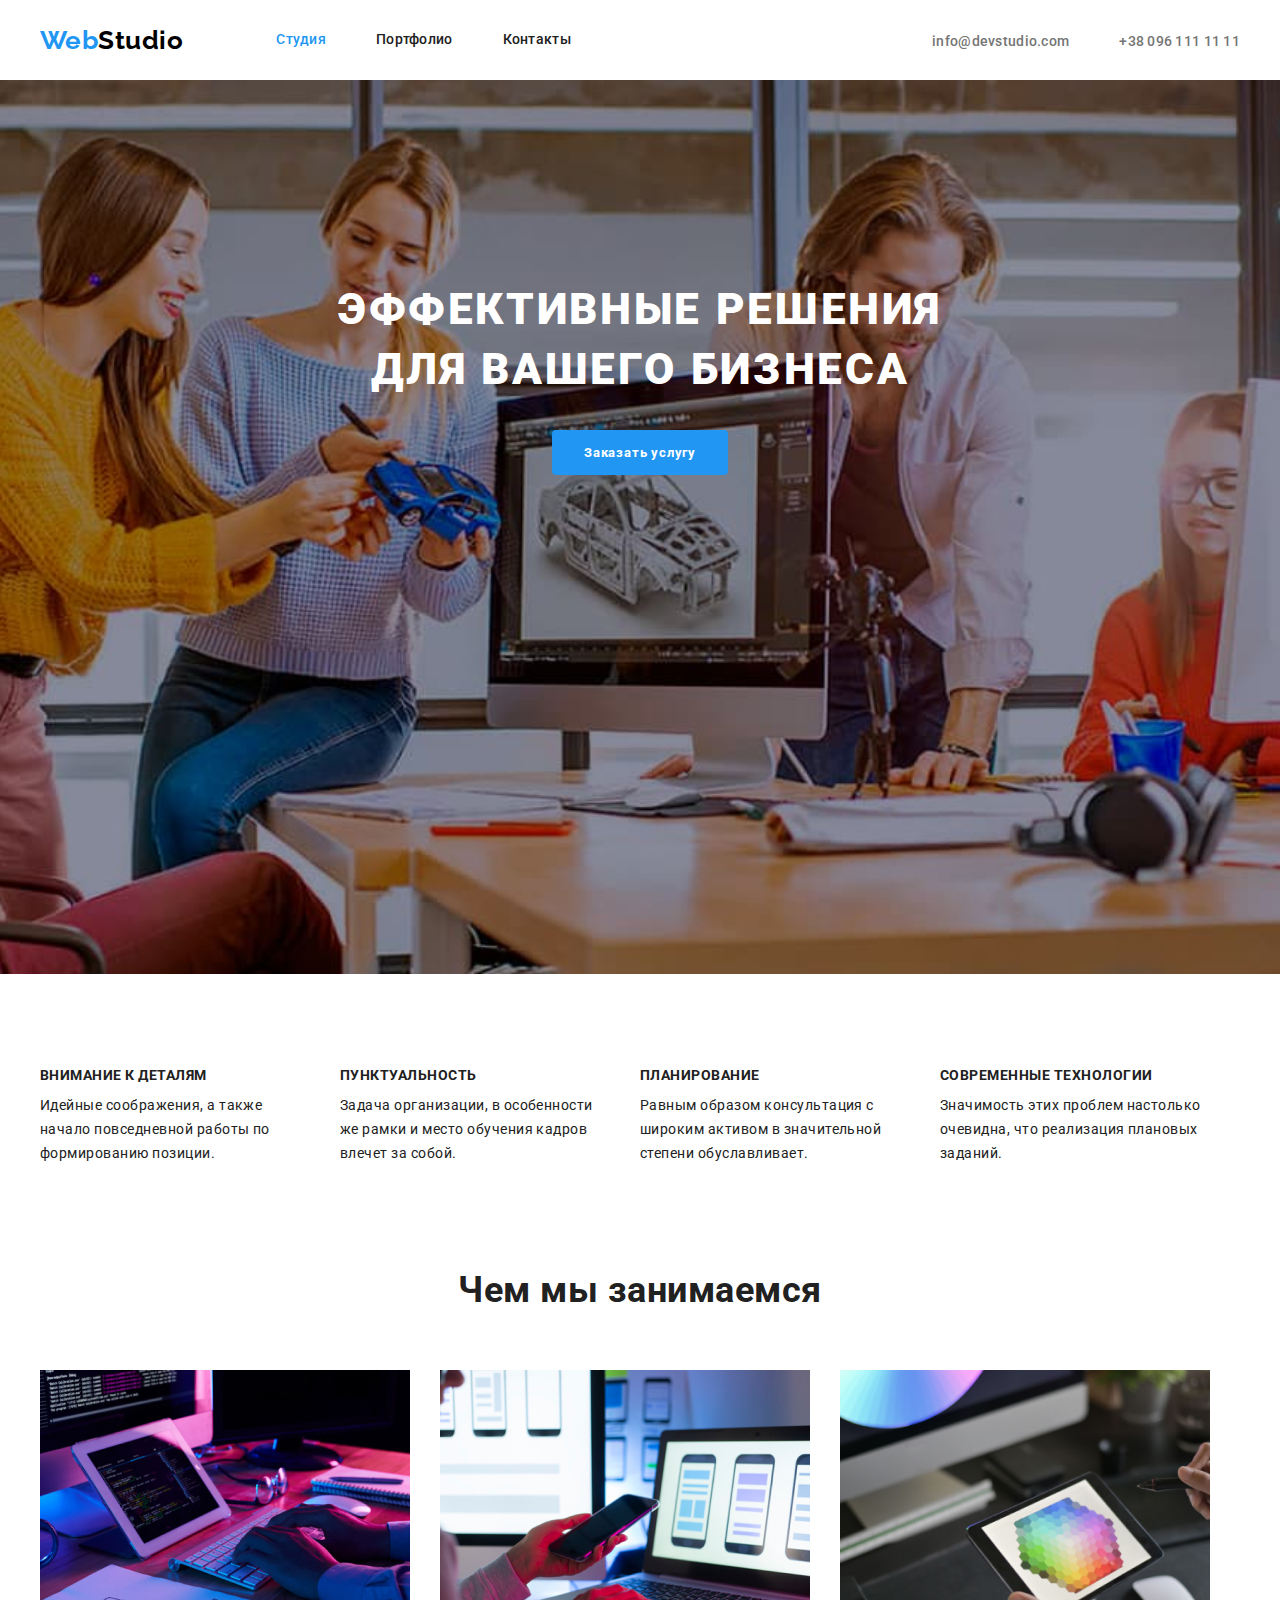
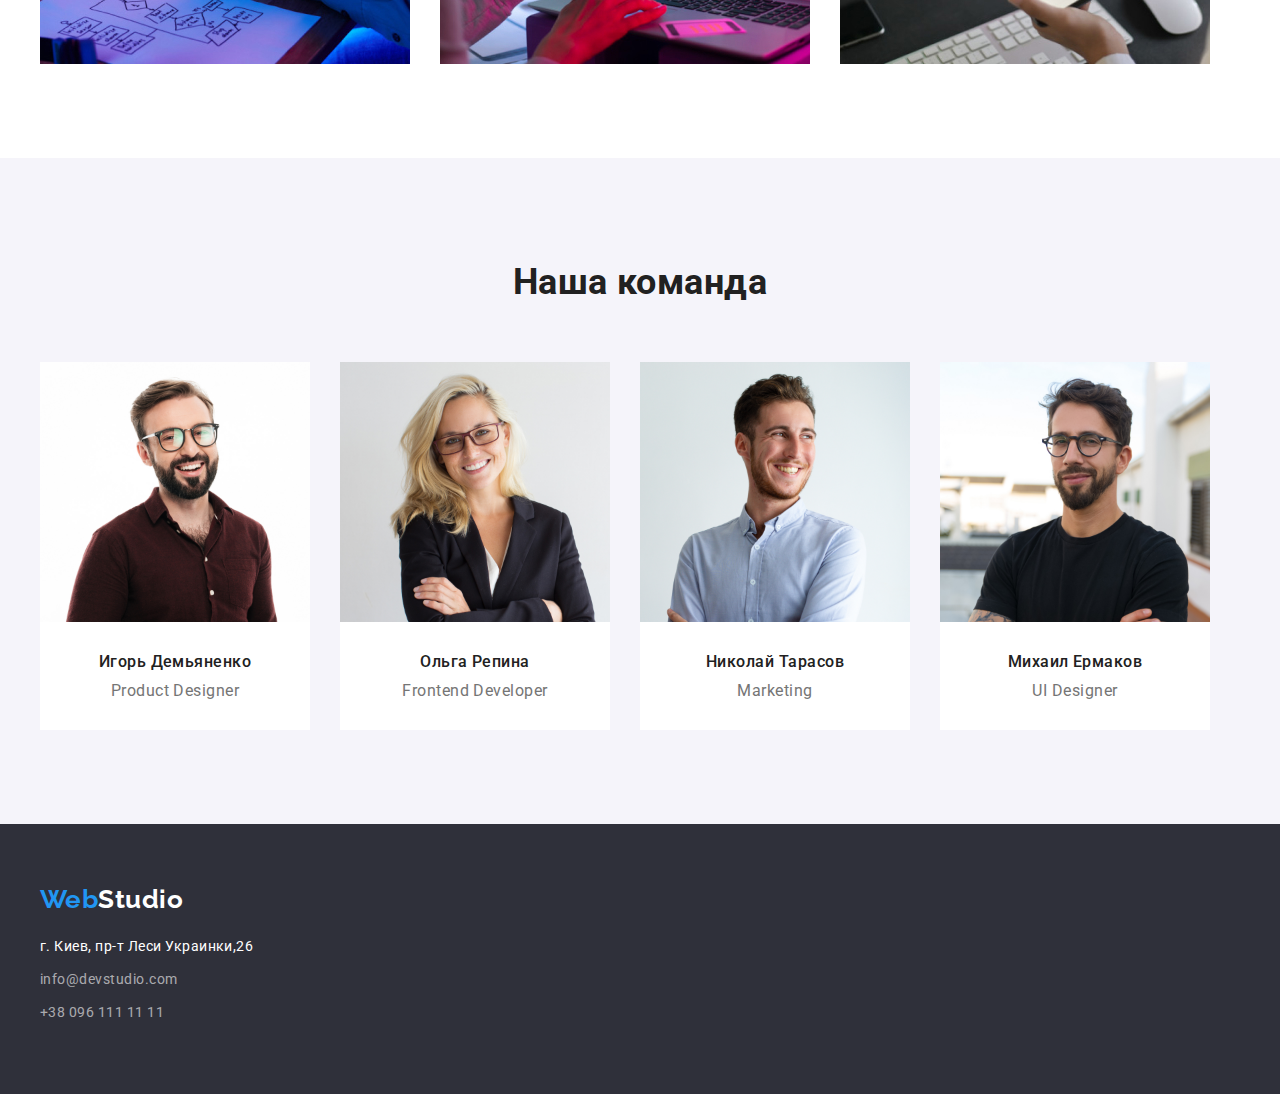
==== index.html @ 83ccd25c "a" ====
<!DOCTYPE html>
<html lang="ru">

<head>
    <meta charset="UTF-8">
    <meta http-equiv="X-UA-Compatible" content="IE=edge">
    <meta name="viewport" content="width=dewice-width,initial-scale=1.0">
    <title>WebStudio</title>
    <link
        href="https://fonts.googleapis.com/css2?family=Raleway:wght@700&family=Roboto:wght@400;500;700;900&display=swap"
        rel="stylesheet">
    <link rel="stylesheet" href="https://cdnjs.cloudflare.com/ajax/libs/modern-normalize/1.1.0/modern-normalize.min.css"
        integrity="sha512-wpPYUAdjBVSE4KJnH1VR1HeZfpl1ub8YT/NKx4PuQ5NmX2tKuGu6U/JRp5y+Y8XG2tV+wKQpNHVUX03MfMFn9Q=="
        crossorigin="anonymous" referrerpolicy="no-referrer" />
    <link rel="stylesheet" href="https://cdnjs.cloudflare.com/ajax/libs/modern-normalize/1.1.0/modern-normalize.min.css"
        integrity="sha512-wpPYUAdjBVSE4KJnH1VR1HeZfpl1ub8YT/NKx4PuQ5NmX2tKuGu6U/JRp5y+Y8XG2tV+wKQpNHVUX03MfMFn9Q=="
        crossorigin="anonymous" referrerpolicy="no-referrer" />
    <link rel="stylesheet" href="./css/styles.css">
</head>

<body>
    <header>
        <div class="container nav">
            <nav>
                <a href="./index.html" class="logo header"><span>Web</span>Studio</a>
                <ul class="site-nav list">
                    <li class="link-nav"><a href="./index.html" class="nav link-nav current">Студия</a></li>
                    <li class="link-nav"><a href="./portfolio.html" class="nav link-nav">Портфолио</a></li>
                    <li class="link-nav"><a href="" class="nav link-nav">Контакты</a></li>
                </ul>
            </nav>
            <ul class="auto-naw list">
                <li class="link-nav"><a href="mailto:info@devstudio.com"
                        class="contacts link-nav">info@devstudio.com</a></li>
                <li class="link-nav"><a href="tel:+380961111111" class="contacts link-nav">+38 096 111 11 11</a></li>
            </ul>
        </div>
    </header>
    <main>
        <section class="hero">
            <h1 class="hero-title">Эффективные решения<br> для вашего бизнеса</h1>
            <button class="buttons" type="button">Заказать услугу</button>
        </section>
        <section class="section feature">
            <div class="container">
                <h2 class="delete">Как мы работаем</h2>
                <ul class="feature list">
                    <li class="link">
                        <h3 class="title">Внимание к деталям</h3>
                        <p class="text">Идейные соображения, а также начало повседневной работы по формированию позиции.
                        </p>
                    </li>
                    <li class="link">
                        <h3 class="title">Пунктуальность</h3>
                        <p class="text">Задача организации, в особенности же рамки и место обучения кадров влечет за
                            собой.</p>
                    </li>
                    <li class="link">
                        <h3 class="title">Планирование</h3>
                        <p class="text">Равным образом консультация с широким активом в значительной степени
                            обуславливает.</p>
                    </li>
                    <li class="link">
                        <h3 class="title">Современные технологии</h3>
                        <p class="text">Значимость этих проблем настолько очевидна, что реализация плановых заданий.</p>
                    </li>
                </ul>
            </div>
        </section>
        <section class="section about">
            <div class="container">
                <h2 class="section-title">Чем мы занимаемся</h2>
                <ul class="image list">
                    <li class="link">
                        <img src="./images/head/компютер.jpg" alt="компютер" width="370">
                    </li>
                    <li class="link">
                        <img src="./images/head/телефон.jpg" alt="телефон" width="370">
                    </li>
                    <li class="link">
                        <img src="./images/head/планшет.jpg" alt="планшет" width="370">
                    </li>
                </ul>
            </div>
        </section>
        <section class="section team">
            <div class="container padding">
                <h2 class="section-title">Наша команда</h2>
                <ul class="team list">
                    <li class="link"><img src="./images/head/игорь.jpg" alt="игорь" width="270">
                        <h3 class="name">Игорь Демьяненко</h3>
                        <p class="text">Product Designer</p>
                    </li>
                    <li class="link"><img src="./images/head/оля.jpg" alt="ольга" width="270">
                        <h3 class="name">Ольга Репина</h3>
                        <p class="text">Frontend Developer</p>
                    </li>
                    <li class="link"><img src="./images/head/коля.jpg" alt="николай" width="270">
                        <h3 class="name">Николай Тарасов</h3>
                        <p class="text">Marketing</p>
                    </li>
                    <li class="link"><img src="./images/head/миша.jpg" alt="михаил" width="270">
                        <h3 class="name">Михаил Ермаков</h3>
                        <p class="text">UI Designer</p>
                    </li>
                </ul>
            </div>
        </section>
    </main>
    <footer>
        <div class="container footer">
            <a href="./index.html" class="logo footer"><span>Web</span>Studio</a>
            <address>
                <ul class="address list">
                    <li class="link">
                        <a href="" class="city">г. Киев, пр-т Леси Украинки,26</a>
                    </li>
                    <li class="link">
                        <a href="mailto:info@devstudio.com" class="mail">info@devstudio.com</a>
                    </li>
                    <li class="link">
                        <a href="tel:380961111111" class="mail">+38 096 111 11 11</a>
                    </li>
                </ul>
            </address>
        </div>
    </footer>
</body>
---- css/styles.css ----
:root {
    --praimeri-text-color: #212121;
    --title-text-color: #757575;
    --accent-color: #2196F3;
    --white-color: #ffffff;
    --backgraund-section-color: #F5F4FA;
    --hero-footer-background-color: #2F303A;
}

body {
    background-color: #fff;
    color: var(--praimeri-text-color);
    font-family: Roboto, sans-serif;
    font-size: 16px;
    letter-spacing: 0.03em;
    margin: 0;
}

.link-nav,
.link {
    text-decoration: none;
}

.list {
    list-style: none;
    padding: 0;
    margin: 0;
}

button {
    font-family: inherit;
}

/* logo */

.logo {
    font-family: Raleway, sans-serif;
    font-size: 26px;
    font-weight: 700;
    line-height: 1.19;
    text-decoration: none;
}

.logo.header {
    color: #000;
    margin-right: 93px;
}

.logo.footer {
    display: inline-block;
    color: var(--white-color);
    margin-bottom: 20px;
}

span {
    color: var(--accent-color);
}

/* site nav */

nav {
    display: flex;
    align-items: center;
}

.nav.link-nav,
.contacts.link-nav {
    font-size: 14px;
    font-weight: 500;
    line-height: 1.14;
    letter-spacing: 0.02em;
    text-align: left;
    text-decoration: none;
}

.site-nav {
    display: flex;
}

.site-nav.list .link-nav {
    display: block;
    margin-right: 50px;
    padding-top: 32px;
    padding-bottom: 32px;

    color: var(--praimeri-text-color);
}

.site-nav .link-nav:last-child {
    margin-right: 0;
}

.site-nav .link-nav.current {
    color: var(--accent-color);
}

.auto-naw.list .link-nav {
    color: var(--title-text-color);
}

.auto-naw .link-nav:hover,
.auto-naw .link-nav:focus {
    color: var(--accent-color);
}

.site-nav .link-nav:hover,
.site-nav .link-nav:focus {
    color: var(--accent-color);
}

.auto-naw.list {
    display: flex;
    margin-left: auto;
}

.auto-naw .link-nav+.link-nav {
    margin-left: 50px;
}

/* hero */

.hero {
    background-color: #2F303A;
    text-align: center;
    padding-top: 200px;

    min-height: 600px;
    margin-left: auto;
    margin-right: auto;
    background-color: rgba(47, 48, 58, 0.4);
    background-image: url(../images/head/bacground.jpg);
    background-repeat: no-repeat;
    background-position: center;
    background-size: cover;
}

.hero-title {
    color: var(--white-color);
    font-size: 44px;
    font-weight: 900;
    line-height: 1.36;
    letter-spacing: 0.06em;
    text-align: center;
    text-transform: uppercase;
    margin-top: 0;
    margin-bottom: 30px;
}

/* section */

section {
    padding-top: 94px;
    padding-bottom: 94px;
}


.section.team {
    background-color: var(--backgraund-section-color);
}

.section-title {
    font-size: 36px;
    line-height: 1.67;
    text-align: center;
    margin-top: 0;
    margin-bottom: 50px;
}

.delete {
    font-size: 0px;
}

/* feature */

.feature.list {
    display: flex;
}

.link:last-child {
    margin-right: 0;
}

.feature .title {
    font-size: 14px;
    line-height: 1.14;
    text-align: left;
    text-transform: uppercase;
    margin-top: 0;
    margin-bottom: 10px;
}

.feature .text {
    font-size: 14px;
    line-height: 1.71;
    text-align: left;
    margin: 0;
}

.link {
    width: 270px;
    margin-right: 30px;
}

.image.list .link,
.portfolio .link {
    width: 370px;
}

.image.list {
    display: flex;
}

.team.list {
    display: flex;
}

.team .name {
    font-size: 16px;
    font-weight: 500;
    line-height: 1.19;
    text-align: center;
    margin-top: 30px;
    margin-bottom: 10px;
}

.team .text {
    line-height: 1.19;
    text-align: center;
    color: var(--title-text-color);
    margin-top: 0;
    margin-bottom: 30px;
}

.team .link {
    background-color: var(--white-color);
}

.portfolio.list {
    display: flex;
    flex-wrap: wrap;
    text-align: left;
}

.portfolio .link:nth-child(3n) {
    margin-right: 0px;
}

.portfolio .link:not(:nth-last-child(-n+3)) {
    margin-bottom: 30px;
}


.portfolio.list .title {
    font-size: 18px;
    line-height: 2;
    letter-spacing: 0.06em;
    margin-top: 0;
    margin-bottom: 4px;
}

.portfolio .text {
    line-height: 1.88;
    color: var(--title-text-color);
    margin: 0;
}

.text-container {
    padding: 20px 24px;
    border: 1px solid #EEEEEE;
}

img {
    display: block;
}

/* button */

.buttons {
    border-radius: 4px;
    padding: 10px 32px;
    border: 0;


    color: var(--white-color);
    background-color: var(--accent-color);
    font-weight: 700;
    line-height: 1.88;
    letter-spacing: 0.06em;
    cursor: pointer;
}

.button-portfolio {
    background: var(--backgraund-section-color);
    font-size: 16px;
    font-weight: 500;
    line-height: 1.63;
    border-radius: 4px;
    padding: 6px 22px;
    border-color: var(--backgraund-section-color);
}

.button-portfolio:hover,
.button-portfolio:focus {
    color: var(--white-color);
    background-color: var(--accent-color);
}

.button.list {
    display: flex;
    margin-top: 0;
    margin-bottom: 34px;
    justify-content: center;
}

.button.list .link {
    margin-right: 8px;
    width: auto;
}

/* footer */

footer {
    background-color: var(--hero-footer-background-color);
}

.address.list {}

.address .city {
    display: inline-block;
    margin-bottom: 9px;

    color: var(--white-color);
    font-style: normal;
    font-size: 14px;
    line-height: 1.71;
    text-align: left;
    text-decoration: none;
}

.address .mail {
    display: inline-block;
    margin-bottom: 9px;

    color: rgba(255, 255, 255, 0.6);
    font-style: normal;
    font-size: 14px;
    line-height: 1.71;
    text-align: left;
    text-decoration: none;
}

.address .mail:hover,
:focus {
    color: var(--accent-color);
}

.button-portfolio.activ {
    color: var(--white-color);
    background-color: var(--accent-color);
}

.container {
    width: 1200px;
    padding-left: 15px;
    padding-right: 15px;
    margin: 0 auto;


    /* outline: 2px solid #000; */
}

.container.footer {
    padding-top: 60px;
    padding-bottom: 60px;
}

.container.nav {
    display: flex;
    align-items: center;
    max-height: 80px;
}

.section.about {
    padding-top: 0;
}
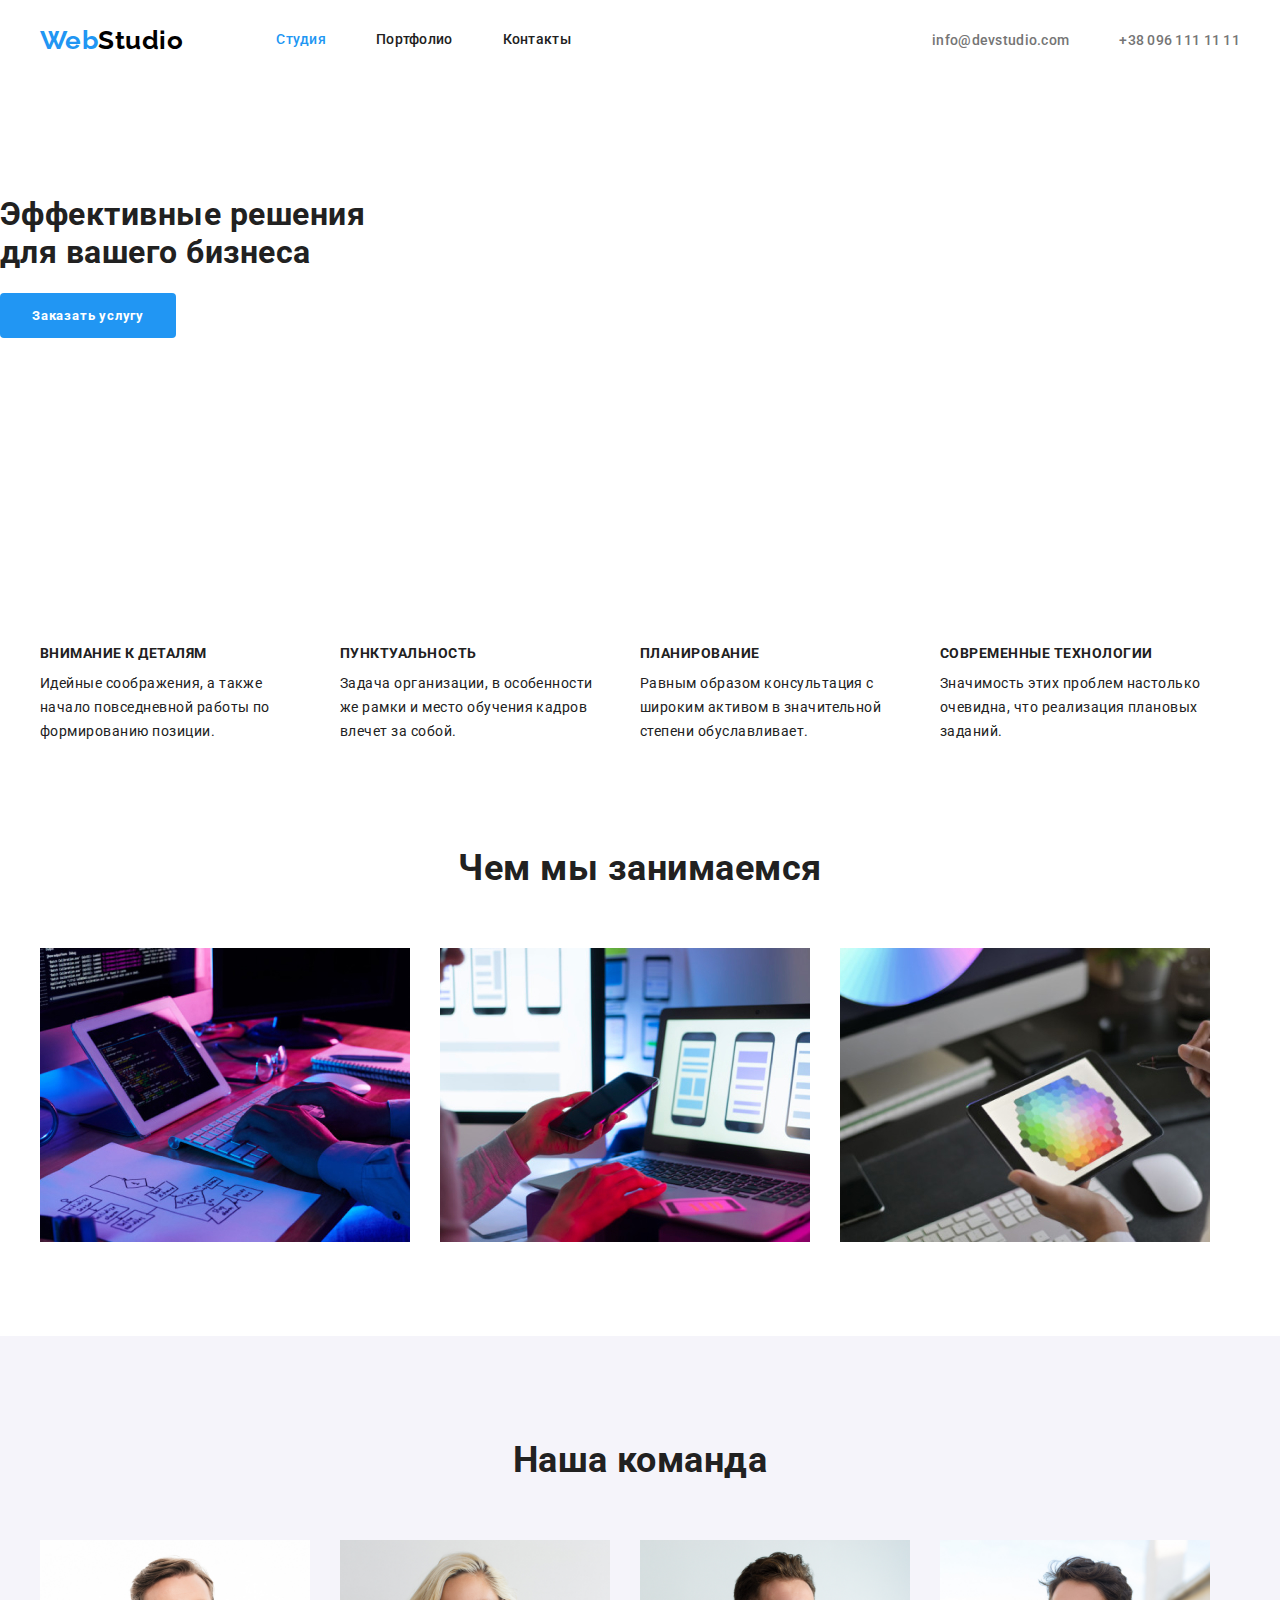
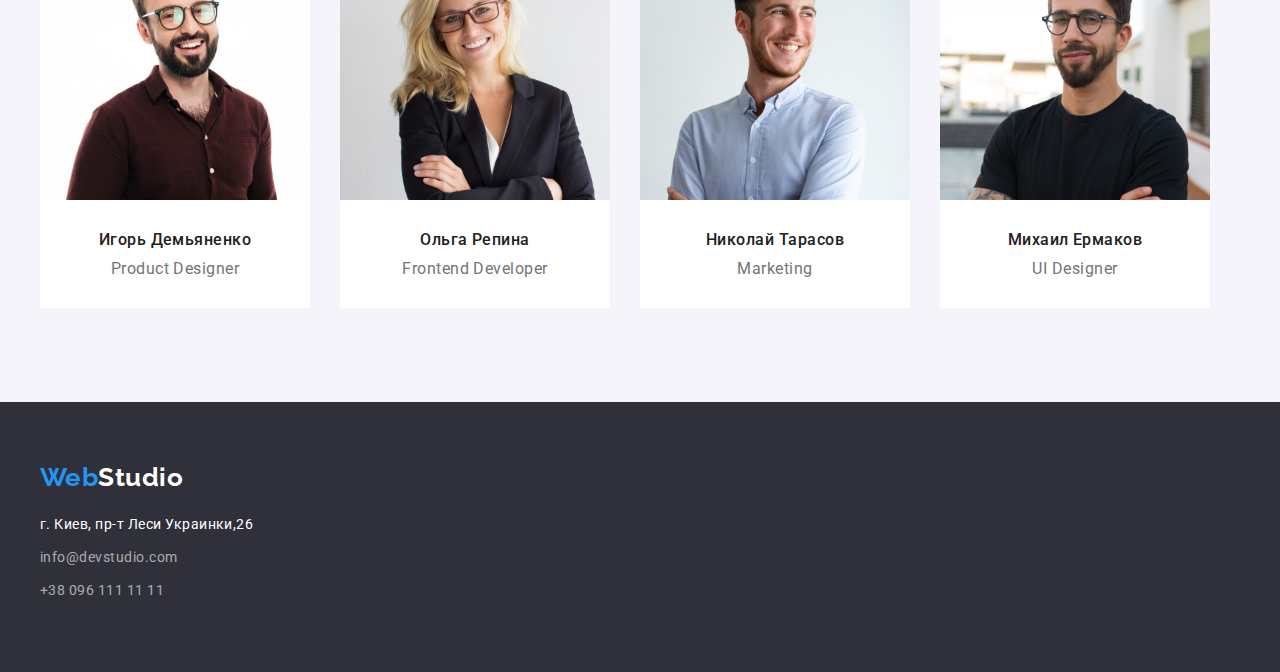
==== commit daf900f4: "test" ====
--- a/index.html
+++ b/index.html
@@ -125,4 +125,4 @@
             </address>
         </div>
     </footer>
-</body>
+</body>--- a/css/styles.css
+++ b/css/styles.css
@@ -75,14 +75,13 @@
 
 .site-nav {
     display: flex;
+    padding-top: 32px;
+    padding-bottom: 32px;
 }
 
 .site-nav.list .link-nav {
     display: block;
     margin-right: 50px;
-    padding-top: 32px;
-    padding-bottom: 32px;
-
     color: var(--praimeri-text-color);
 }
 
@@ -118,22 +117,22 @@
 }
 
 /* hero */
-
+/* 
 .hero {
-    background-color: #2F303A;
     text-align: center;
     padding-top: 200px;
 
+    width: 1600px;
     min-height: 600px;
     margin-left: auto;
     margin-right: auto;
     background-color: rgba(47, 48, 58, 0.4);
     background-image: url(../images/head/bacground.jpg);
+    background-color: red;
     background-repeat: no-repeat;
     background-position: center;
     background-size: cover;
 }
-
 .hero-title {
     color: var(--white-color);
     font-size: 44px;
@@ -144,7 +143,7 @@
     text-transform: uppercase;
     margin-top: 0;
     margin-bottom: 30px;
-}
+} */
 
 /* section */
 
@@ -194,6 +193,12 @@
     line-height: 1.71;
     text-align: left;
     margin: 0;
+}
+
+.feature .title::before{
+    content: "";
+    display: block;
+    height: 120px;
 }
 
 .link {
@@ -377,7 +382,6 @@
 .container.nav {
     display: flex;
     align-items: center;
-    max-height: 80px;
 }
 
 .section.about {
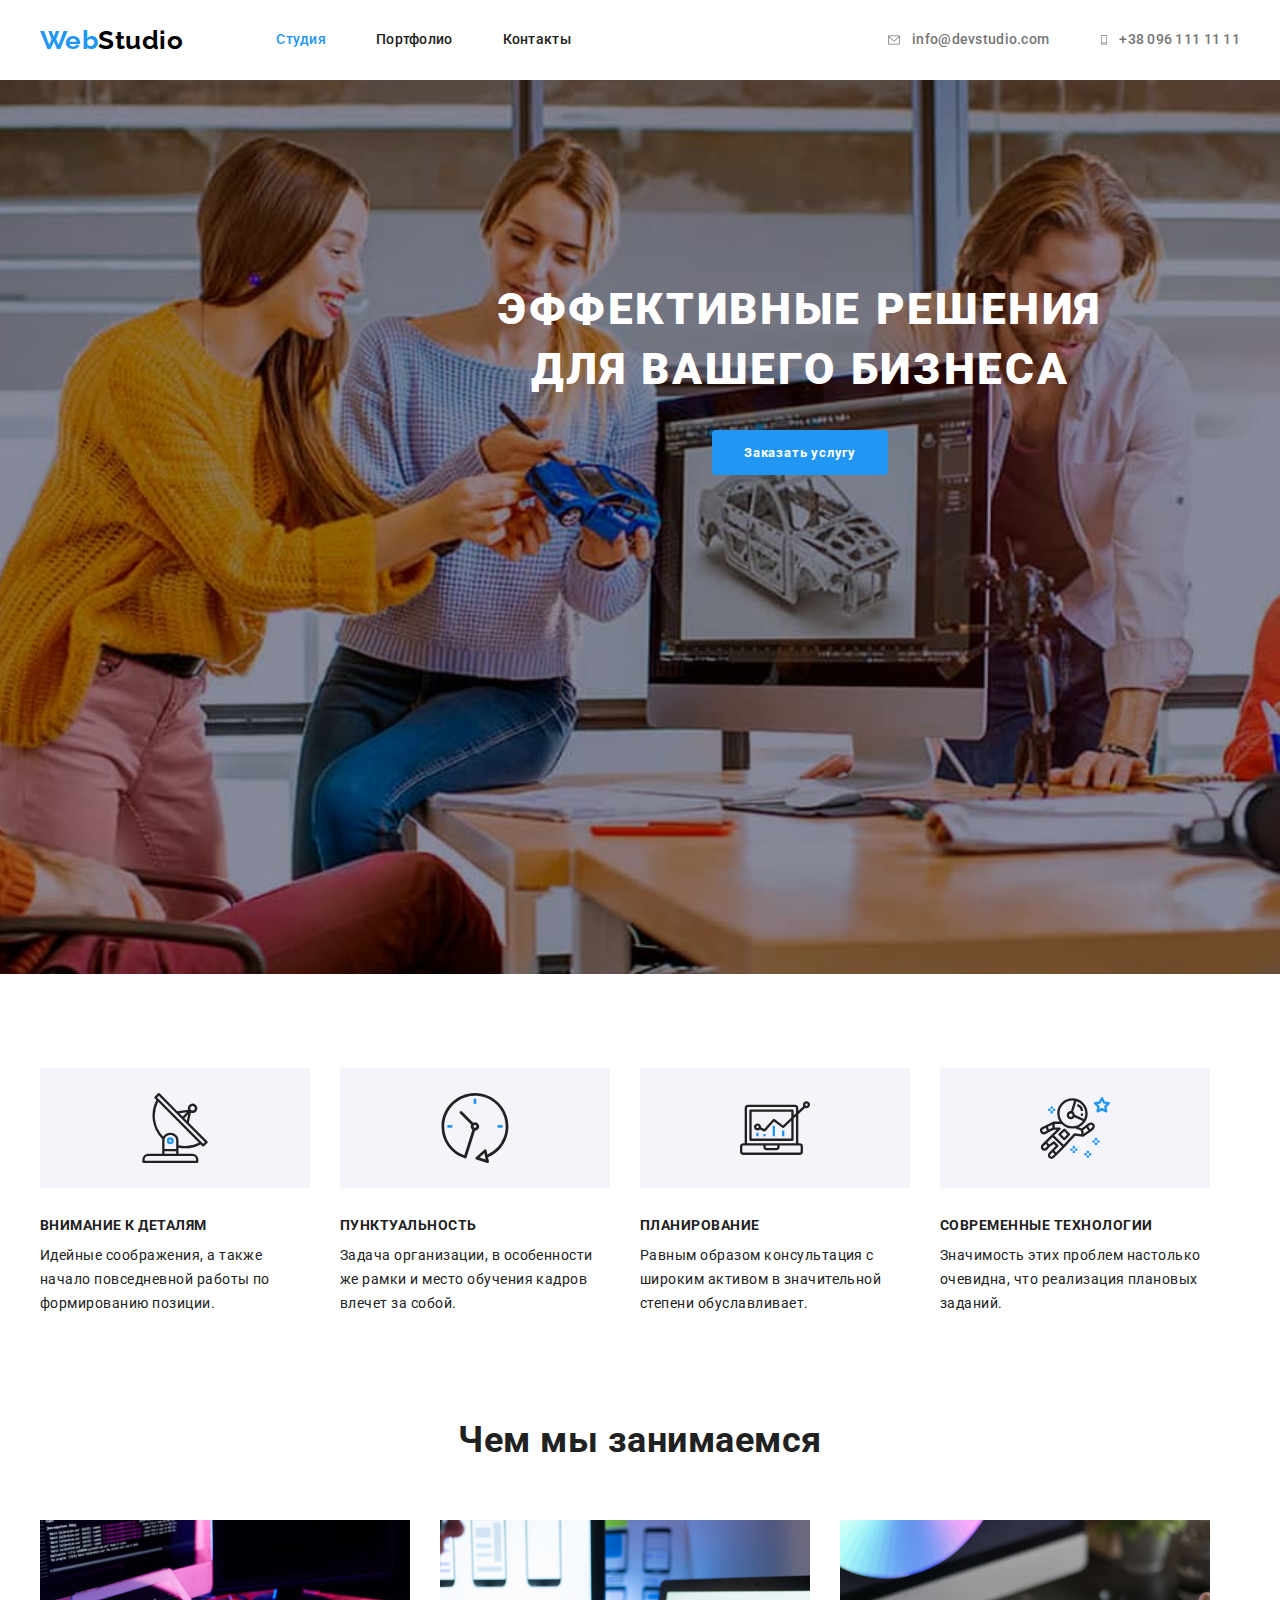
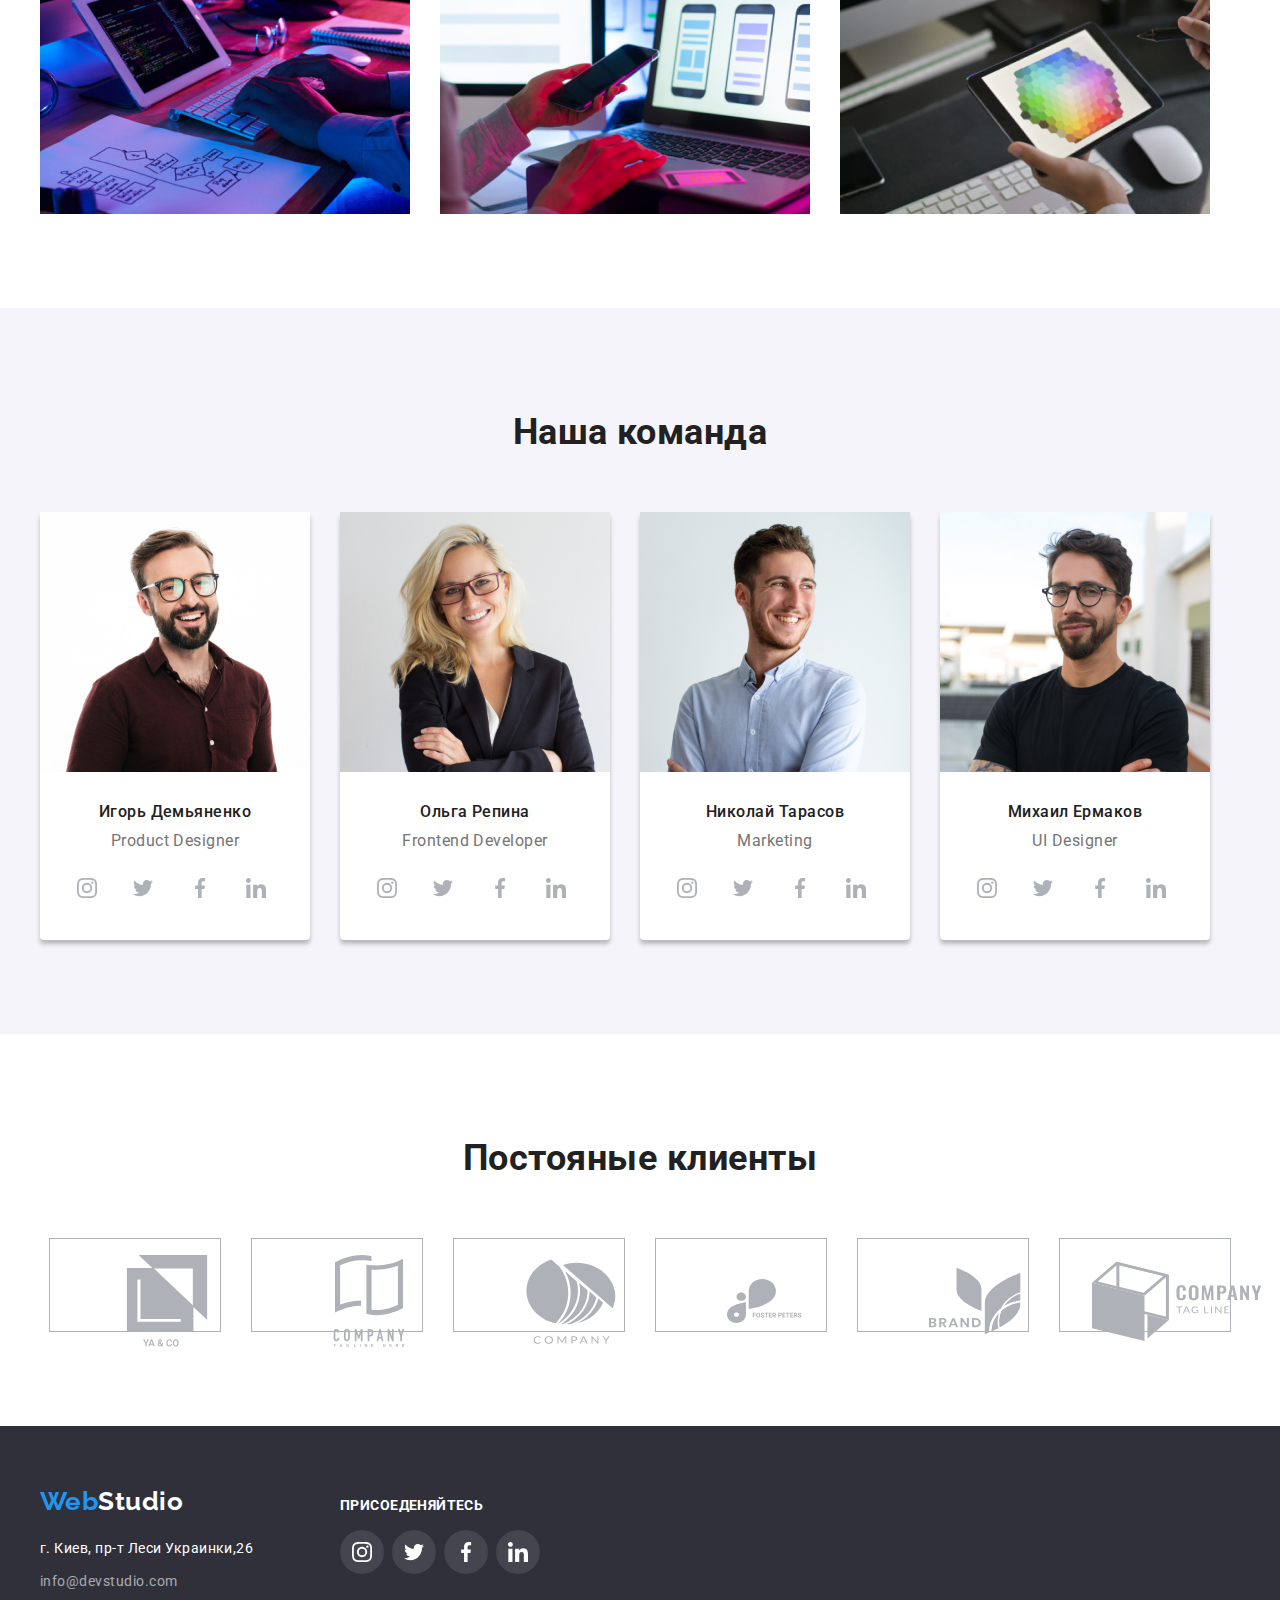
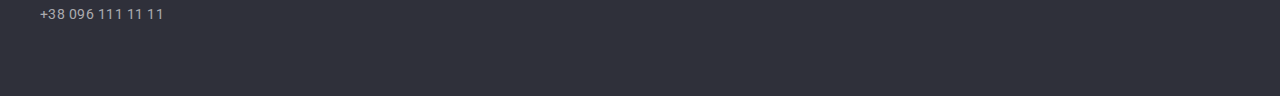
==== commit 69ddb8af: "4 home work" ====
--- a/index.html
+++ b/index.html
@@ -30,9 +30,18 @@
                 </ul>
             </nav>
             <ul class="auto-naw list">
-                <li class="link-nav"><a href="mailto:info@devstudio.com"
-                        class="contacts link-nav">info@devstudio.com</a></li>
-                <li class="link-nav"><a href="tel:+380961111111" class="contacts link-nav">+38 096 111 11 11</a></li>
+                <li class="link-nav">
+                    <svg class="envelope" width="16" height="12">
+                        <use href="./images/icon.svg/symbol-defs.svg#icon-envelope"> </use>
+                    </svg>
+                    <a href="mailto:info@devstudio.com"class="contacts link-nav"> 
+                        info@devstudio.com</a>
+                </li>
+                <li class="link-nav">
+                    <svg class="smartphone" width="10" height="16">
+                        <use href="./images/icon.svg/symbol-defs.svg#icon-smartphone"> </use>
+                    </svg>
+                    <a href="tel:+380961111111" class="contacts link-nav">+38 096 111 11 11</a></li>
             </ul>
         </div>
     </header>
@@ -46,21 +55,41 @@
                 <h2 class="delete">Как мы работаем</h2>
                 <ul class="feature list">
                     <li class="link">
+                        <div class="icon">
+                            <svg class="antenna" width="70" height="70">
+                                <use href="./images/icon.svg/symbol-defs.svg#icon-antenna"></use>
+                            </svg>
+                        </div>
                         <h3 class="title">Внимание к деталям</h3>
                         <p class="text">Идейные соображения, а также начало повседневной работы по формированию позиции.
                         </p>
                     </li>
                     <li class="link">
+                        <div class="icon">
+                            <svg class="antenna" width="70" height="70">
+                                <use href="./images/icon.svg/symbol-defs.svg#icon-clock"></use>
+                            </svg>
+                        </div>
                         <h3 class="title">Пунктуальность</h3>
                         <p class="text">Задача организации, в особенности же рамки и место обучения кадров влечет за
                             собой.</p>
                     </li>
                     <li class="link">
+                        <div class="icon">
+                            <svg class="antenna" width="70" height="70">
+                                <use href="./images/icon.svg/symbol-defs.svg#icon-diagram"></use>
+                            </svg>
+                        </div>
                         <h3 class="title">Планирование</h3>
                         <p class="text">Равным образом консультация с широким активом в значительной степени
                             обуславливает.</p>
                     </li>
                     <li class="link">
+                        <div class="icon">
+                            <svg class="antenna" width="70" height="70">
+                                <use href="./images/icon.svg/symbol-defs.svg#icon-astronaut"></use>
+                            </svg>
+                        </div>
                         <h3 class="title">Современные технологии</h3>
                         <p class="text">Значимость этих проблем настолько очевидна, что реализация плановых заданий.</p>
                     </li>
@@ -90,39 +119,255 @@
                     <li class="link"><img src="./images/head/игорь.jpg" alt="игорь" width="270">
                         <h3 class="name">Игорь Демьяненко</h3>
                         <p class="text">Product Designer</p>
+                        <a href="https://www.instagram.com/">
+                            <div class="icon-team first-child">
+                                <svg class="instagram" width="44" hight="44">
+                                    <use href="./images/icon.svg/symbol-defs.svg#icon-instagram"></use>
+                                </svg>
+                            </div>
+                        </a>
+                        <a href="https://twitter.com/">
+                            <div class="icon-team">
+                                <svg class="instagram" width="44" hight="44">
+                                    <use href="./images/icon.svg/symbol-defs.svg#icon-twitter"></use>
+                                </svg>
+                            </div>
+                        </a>
+                        <a href="https://www.facebook.com/">
+                            <div class="icon-team">
+                                <svg class="instagram" width="44" hight="44">
+                                    <use href="./images/icon.svg/symbol-defs.svg#icon-facebook"></use>
+                                </svg>
+                            </div>
+                        </a>
+                        <a href="https://www.linkedin.com/">
+                            <div class="icon-team">
+                                <svg class="instagram" width="44" hight="44">
+                                    <use href="./images/icon.svg/symbol-defs.svg#icon-linkedin"></use>
+                                </svg>
+                            </div>
+                        </a>
                     </li>
                     <li class="link"><img src="./images/head/оля.jpg" alt="ольга" width="270">
                         <h3 class="name">Ольга Репина</h3>
                         <p class="text">Frontend Developer</p>
+                        <a href="https://www.instagram.com/">
+                            <div class="icon-team first-child">
+                                <svg class="instagram" width="44" hight="44">
+                                    <use href="./images/icon.svg/symbol-defs.svg#icon-instagram"></use>
+                                </svg>
+                            </div>
+                        </a>
+                        <a href="https://twitter.com/">
+                            <div class="icon-team">
+                                <svg class="instagram" width="44" hight="44">
+                                    <use href="./images/icon.svg/symbol-defs.svg#icon-twitter"></use>
+                                </svg>
+                            </div>
+                        </a>
+                        <a href="https://www.facebook.com/">
+                            <div class="icon-team">
+                                <svg class="instagram" width="44" hight="44">
+                                    <use href="./images/icon.svg/symbol-defs.svg#icon-facebook"></use>
+                                </svg>
+                            </div>
+                        </a>
+                        <a href="https://www.linkedin.com/">
+                            <div class="icon-team">
+                                <svg class="instagram" width="44" hight="44">
+                                    <use href="./images/icon.svg/symbol-defs.svg#icon-linkedin"></use>
+                                </svg>
+                            </div>
+                        </a>
                     </li>
                     <li class="link"><img src="./images/head/коля.jpg" alt="николай" width="270">
                         <h3 class="name">Николай Тарасов</h3>
                         <p class="text">Marketing</p>
+                        <a href="https://www.instagram.com/">
+                            <div class="icon-team first-child">
+                                <svg class="instagram" width="44" hight="44">
+                                    <use href="./images/icon.svg/symbol-defs.svg#icon-instagram"></use>
+                                </svg>
+                            </div>
+                        </a>
+                        <a href="https://twitter.com/">
+                            <div class="icon-team">
+                                <svg class="instagram" width="44" hight="44">
+                                    <use href="./images/icon.svg/symbol-defs.svg#icon-twitter"></use>
+                                </svg>
+                            </div>
+                        </a>
+                        <a href="https://www.facebook.com/">
+                            <div class="icon-team">
+                                <svg class="instagram" width="44" hight="44">
+                                    <use href="./images/icon.svg/symbol-defs.svg#icon-facebook"></use>
+                                </svg>
+                            </div>
+                        </a>
+                        <a href="https://www.linkedin.com/">
+                            <div class="icon-team">
+                                <svg class="instagram" width="44" hight="44">
+                                    <use href="./images/icon.svg/symbol-defs.svg#icon-linkedin"></use>
+                                </svg>
+                            </div>
+                        </a>
                     </li>
                     <li class="link"><img src="./images/head/миша.jpg" alt="михаил" width="270">
                         <h3 class="name">Михаил Ермаков</h3>
                         <p class="text">UI Designer</p>
-                    </li>
-                </ul>
-            </div>
+                        <a href="https://www.instagram.com/">
+                            <div class="icon-team first-child">
+                                <svg class="instagram" width="44" hight="44">
+                                    <use href="./images/icon.svg/symbol-defs.svg#icon-instagram"></use>
+                                </svg>
+                            </div>
+                        </a>
+                        <a href="https://twitter.com/">
+                            <div class="icon-team">
+                                <svg class="instagram" width="44" hight="44">
+                                    <use href="./images/icon.svg/symbol-defs.svg#icon-twitter"></use>
+                                </svg>
+                            </div>
+                        </a>
+                        <a href="https://www.facebook.com/">
+                            <div class="icon-team">
+                                <svg class="instagram" width="44" hight="44">
+                                    <use href="./images/icon.svg/symbol-defs.svg#icon-facebook"></use>
+                                </svg>
+                            </div>
+                        </a>
+                        <a href="https://www.linkedin.com/">
+                            <div class="icon-team">
+                                <svg class="instagram" width="44" hight="44">
+                                    <use href="./images/icon.svg/symbol-defs.svg#icon-linkedin"></use>
+                                </svg>
+                            </div>
+                        </a>
+                    </li>
+                </ul>
+            </div>
+        </section>
+        <section class="section clients">
+            <h2 class="section-title">Постояные клиенты</h2>
+            <ul class="clients list">
+                <li class="client">
+                    <a href="">
+                        <div class="fon-clients">
+                            <svg class="utility icon-clients" width="170" height="92">
+                                <use href="./images/icon.svg/symbol-defs.svg#icon-group"></use>
+                            </svg>
+                        </div>
+                    </a>
+                </li>
+                <li class="client" >
+                    <a href="">
+                        <div class="fon-clients">
+                            <svg class="utility icon-clients-1" width="170" height="92">
+                                <use href="./images/icon.svg/symbol-defs.svg#icon-group-1"></use>
+                            </svg>
+                        </div>
+                    </a>
+                </li>
+                <li class="client" >
+                    <a href="">
+                        <div class="fon-clients">
+                            <svg class="utility icon-clients-2" width="170" height="92">
+                                <use href="./images/icon.svg/symbol-defs.svg#icon-group-2"></use>
+                            </svg>
+                        </div>
+                    </a>
+                </li>
+                <li class="client" >
+                    <a href="">
+                        <div class="fon-clients">
+                            <svg class="utility icon-clients-3" width="170" height="92">
+                                <use href="./images/icon.svg/symbol-defs.svg#icon-group-3"></use>
+                            </svg>
+                        </div>
+                    </a>
+                </li>
+                <li class="client" >
+                    <a href="">
+                        <div class="fon-clients">
+                            <svg class="utility icon-clients-4" width="170" height="92">
+                                <use href="./images/icon.svg/symbol-defs.svg#icon-group-4"></use>
+                            </svg>
+                        </div>
+                    </a>
+                </li>
+                <li class="client" >
+                    <a href="">
+                        <div class="fon-clients">
+                            <svg class="utility icon-clients-5" width="170" height="92">
+                                <use href="./images/icon.svg/symbol-defs.svg#icon-group-5"></use>
+                            </svg>
+                        </div>
+                    </a>
+                </li>
+            </ul>
         </section>
     </main>
     <footer>
         <div class="container footer">
-            <a href="./index.html" class="logo footer"><span>Web</span>Studio</a>
-            <address>
-                <ul class="address list">
-                    <li class="link">
-                        <a href="" class="city">г. Киев, пр-т Леси Украинки,26</a>
-                    </li>
-                    <li class="link">
-                        <a href="mailto:info@devstudio.com" class="mail">info@devstudio.com</a>
-                    </li>
-                    <li class="link">
-                        <a href="tel:380961111111" class="mail">+38 096 111 11 11</a>
-                    </li>
-                </ul>
-            </address>
+            <div class="flex">
+                <div>
+                    <a href="./index.html" class="logo footer"><span>Web</span>Studio</a>
+                    <address>
+                        <ul class="address list">
+                            <li class="link">
+                                <a href="" class="city">г. Киев, пр-т Леси Украинки,26</a>
+                            </li>
+                            <li class="link">
+                                <a href="mailto:info@devstudio.com" class="mail">info@devstudio.com</a>
+                            </li>
+                            <li class="link">
+                                <a href="tel:380961111111" class="mail">+38 096 111 11 11</a>
+                            </li>
+                        </ul>
+                    </address>
+                </div>
+            <div class="footer-icon">
+                <h3 class="footer title">ПРИСОЕДЕНЯЙТЕСЬ</h3>
+                <ul class="flex-icon">
+                    <li class="link-icon" >
+                        <a href="https://www.instagram.com/">
+                            <div class="icon-team first-child fodt">
+                                <svg class="instagram footer" width="44" hight="44">
+                                    <use href="./images/icon.svg/symbol-defs.svg#icon-instagram"></use>
+                                </svg>
+                            </div>
+                        </a>
+                    </li>
+                    <li class="link-icon">
+                        <a href="https://twitter.com/">
+                            <div class="icon-team fodt">
+                                <svg class="instagram footer" width="44" hight="44">
+                                    <use href="./images/icon.svg/symbol-defs.svg#icon-twitter"></use>
+                                </svg>
+                            </div>
+                        </a>
+                    </li>
+                    <li class="link-icon">
+                        <a href="https://www.facebook.com/">
+                            <div class="icon-team fodt">
+                                <svg class="instagram footer" width="44" hight="44">
+                                    <use href="./images/icon.svg/symbol-defs.svg#icon-facebook"></use>
+                                </svg>
+                            </div>
+                        </a>
+                    </li>
+                    <li class="link-icon">
+                        <a href="https://www.linkedin.com/">
+                            <div class="icon-team fodt">
+                                <svg class="instagram footer" width="44" hight="44">
+                                    <use href="./images/icon.svg/symbol-defs.svg#icon-linkedin"></use>
+                                </svg>
+                            </div>
+                        </a>
+                    </li>
+                </ul>
+            </div>
+            </div>
         </div>
     </footer>
 </body>--- a/css/styles.css
+++ b/css/styles.css
@@ -5,6 +5,7 @@
     --white-color: #ffffff;
     --backgraund-section-color: #F5F4FA;
     --hero-footer-background-color: #2F303A;
+    --icon-color: #AFB1B8;
 }
 
 body {
@@ -95,7 +96,9 @@
 
 .auto-naw.list .link-nav {
     color: var(--title-text-color);
-}
+    display:flex;
+}
+
 
 .auto-naw .link-nav:hover,
 .auto-naw .link-nav:focus {
@@ -110,6 +113,7 @@
 .auto-naw.list {
     display: flex;
     margin-left: auto;
+    align-content: center;
 }
 
 .auto-naw .link-nav+.link-nav {
@@ -117,7 +121,7 @@
 }
 
 /* hero */
-/* 
+
 .hero {
     text-align: center;
     padding-top: 200px;
@@ -128,7 +132,7 @@
     margin-right: auto;
     background-color: rgba(47, 48, 58, 0.4);
     background-image: url(../images/head/bacground.jpg);
-    background-color: red;
+    background-color: var(--hero-footer-background-color);
     background-repeat: no-repeat;
     background-position: center;
     background-size: cover;
@@ -143,7 +147,7 @@
     text-transform: uppercase;
     margin-top: 0;
     margin-bottom: 30px;
-} */
+}
 
 /* section */
 
@@ -195,11 +199,16 @@
     margin: 0;
 }
 
-.feature .title::before{
+/* .feature .link::before{
     content: "";
     display: block;
     height: 120px;
-}
+    width: 270px;
+    background-color: var(--backgraund-section-color);
+    margin-bottom: 30px;
+    background-repeat: no-repeat;
+    background-position: center;
+} */
 
 .link {
     width: 270px;
@@ -217,6 +226,10 @@
 
 .team.list {
     display: flex;
+}
+.team.list .link{
+    box-shadow: 0px 4px 4px 0px rgba(0, 0, 0, 0.25);
+    border-radius: 4px;
 }
 
 .team .name {
@@ -232,8 +245,7 @@
     line-height: 1.19;
     text-align: center;
     color: var(--title-text-color);
-    margin-top: 0;
-    margin-bottom: 30px;
+    margin:0;
 }
 
 .team .link {
@@ -252,6 +264,13 @@
 
 .portfolio .link:not(:nth-last-child(-n+3)) {
     margin-bottom: 30px;
+}
+
+.portfolio.list .link:hover,
+.portfolio.list .link:focus{
+    box-shadow: 0px 4px 4px 0px rgba(0, 0, 0, 0.25);
+    border-radius: 4px;
+    cursor: pointer;
 }
 
 
@@ -328,8 +347,6 @@
     background-color: var(--hero-footer-background-color);
 }
 
-.address.list {}
-
 .address .city {
     display: inline-block;
     margin-bottom: 9px;
@@ -386,4 +403,175 @@
 
 .section.about {
     padding-top: 0;
+}
+
+.clients{
+    text-align: center;
+}
+
+.envelope{
+    margin-right: 10px;
+    padding: 0;
+    margin-top: 2px;
+    fill: var(--title-text-color);
+}
+
+.envelope:hover,
+.envelope:focus{
+    fill: var(--accent-color);
+    cursor: pointer;
+}
+
+.smartphone{
+    margin-right: 10px;
+    padding: 0;
+}
+
+.smartphone:hover,
+.smartphone:focus{
+    fill: var(--accent-color);
+    cursor: pointer;
+}
+
+.icon{
+    display: block;
+        height: 120px;
+        width: 270px;
+        background-color: var(--backgraund-section-color);
+        margin-bottom: 30px;
+}
+
+.antenna{
+   margin: 25px 100px;
+}
+
+.icon-team{
+    display: inline-flex;
+    width: 44px;
+    height: 44px;
+    margin: 16px 4px 30px 4px;
+}
+.team.list .first-child{
+    margin-left: 25px;
+}
+
+.instagram{
+    fill: var(--icon-color);
+    padding: 12px;
+}
+
+.instagram:hover,
+.instagram:focus{
+    fill: var(--white-color);
+}
+
+.icon-team:hover,
+.icon-team:focus{
+    background-color: var(--accent-color);
+    cursor: pointer;
+    border-radius: 50%;
+}
+
+.fon-clients{
+    width: 170px;
+    height: 92px;
+    border: 1px solid #AFB1B8
+}
+
+.fon-clients:hover,
+.fon-clients:focus{
+    border: 1px solid var(--accent-color);
+}
+
+.clients.list{
+    display:flex;
+    justify-content: center;
+}
+
+.utility{
+    fill: var(--icon-color);
+    padding: 16px 32px;
+}
+
+.utility:hover,
+.utility:focus{
+    fill: var(--accent-color);
+}
+
+a{
+    color: #fff;
+    margin: 0;
+    padding: 0;
+}
+a:hover,
+a:focus{
+    color: #fff;
+}
+
+li{
+    list-style: none;
+}
+
+.client{
+    margin-left: 15px;
+    margin-right: 15px;
+}
+.client:first-child{
+    margin-left: 0;
+}
+
+.client:last-child{
+    margin-right: 0;
+}
+
+.footer.title{
+    font-family: Roboto;
+        font-size: 14px;
+        font-weight: 700;
+        line-height: 1.14;
+        letter-spacing: 0.03em;
+        text-align: left;
+        color: #FFFFFF;
+        margin: 0;
+}
+
+.flex{
+    display: flex;
+}
+
+.flex-icon{
+    display: flex;
+    margin: 0;
+    padding: 0;
+}
+
+.flex-icon .link-icon{
+    margin: 0;
+    padding:0;
+    text-align: center;
+}
+
+.footer-icon{
+    width: 210px;
+    margin-top: 12px;
+}
+
+.instagram.footer{
+    fill: var(--white-color);  
+}
+
+.flex-icon .fodt{
+    border-radius: 50%;
+    background-color: rgba(255, 255, 255, 0.1);
+}
+
+.icon-team.first-child.fodt{
+    margin-left: 0;
+}
+
+.flex-icon .fodt:hover,
+.flex-icon .fodt:hover{
+    background-color: var(--accent-color);
+    border-radius: 50%;
+    cursor: pointer;
 }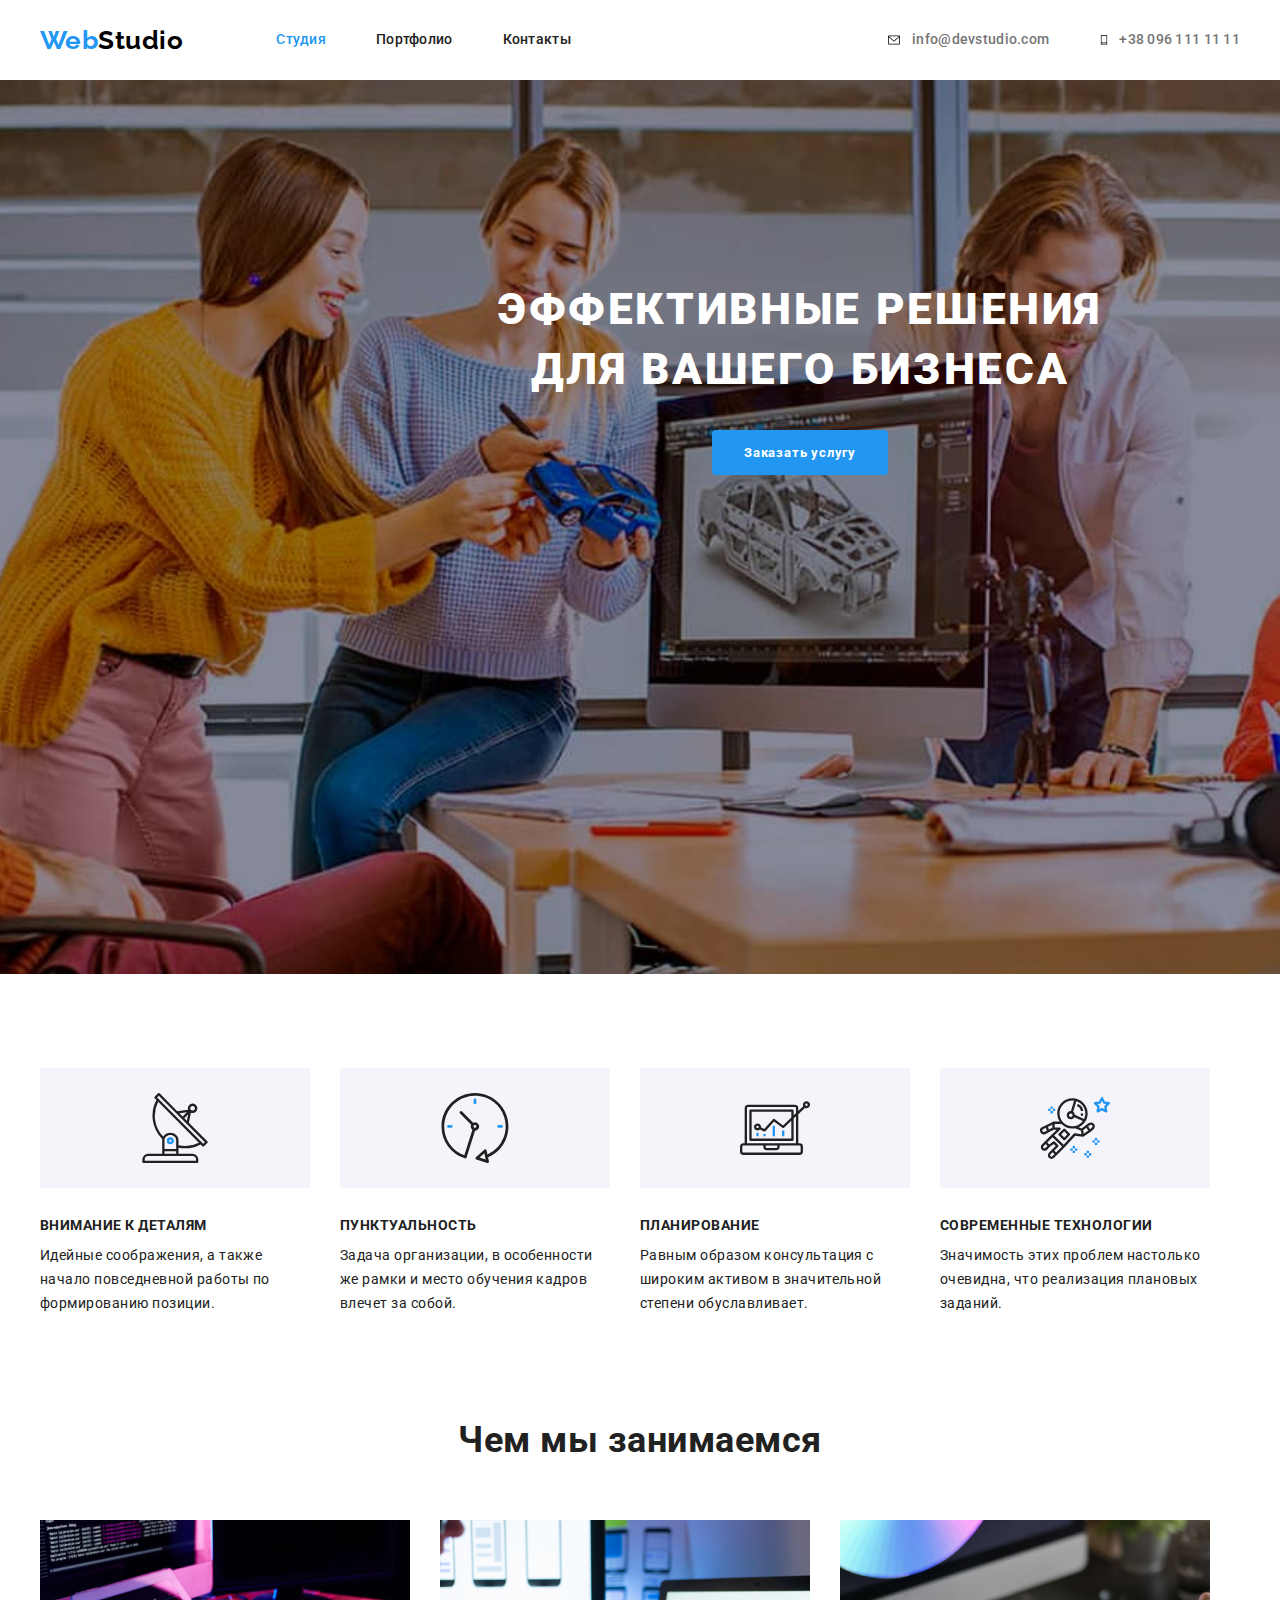
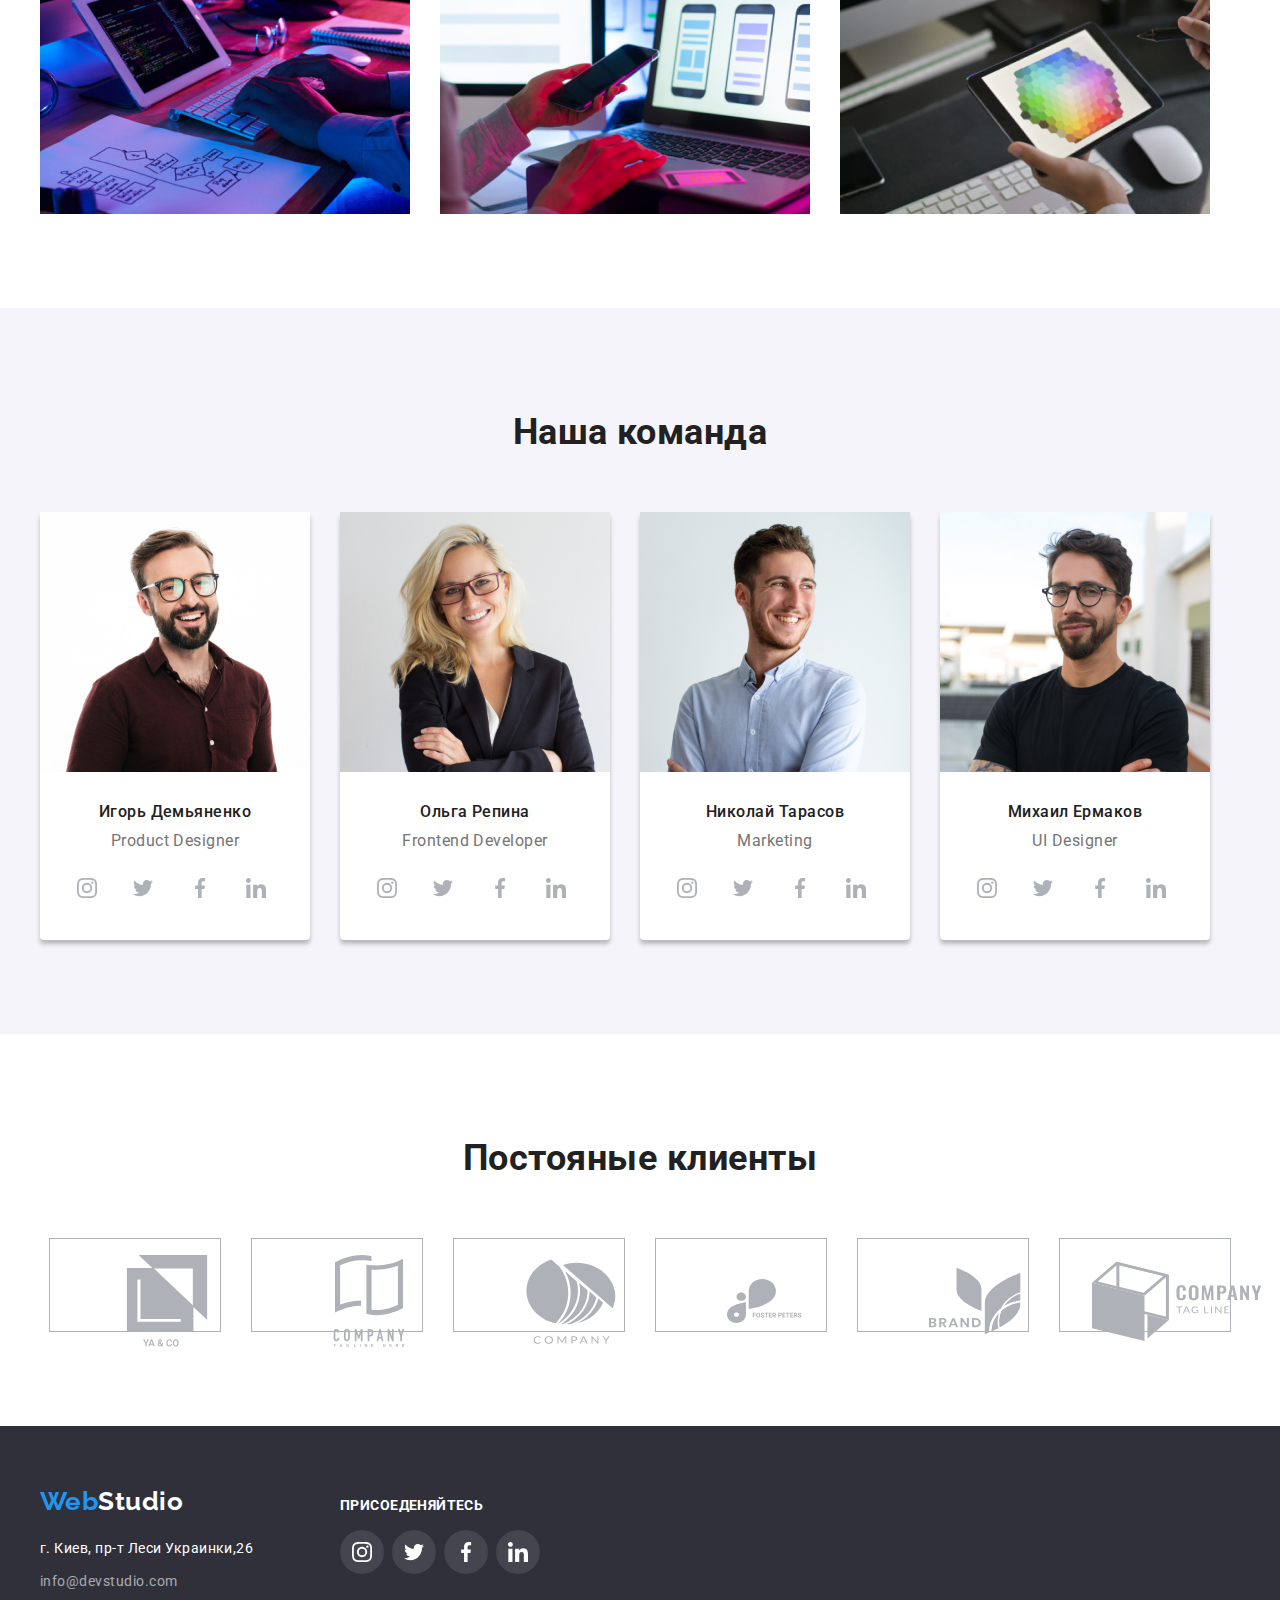
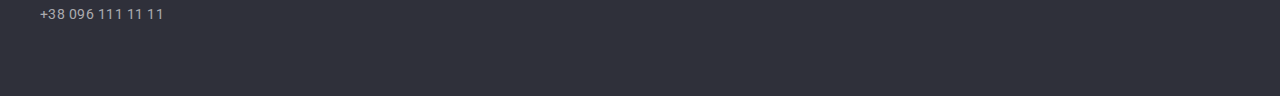
==== commit f494ea9f: "4 home work fix" ====
--- a/index.html
+++ b/index.html
@@ -31,17 +31,16 @@
             </nav>
             <ul class="auto-naw list">
                 <li class="link-nav">
-                    <svg class="envelope" width="16" height="12">
-                        <use href="./images/icon.svg/symbol-defs.svg#icon-envelope"> </use>
-                    </svg>
-                    <a href="mailto:info@devstudio.com"class="contacts link-nav"> 
-                        info@devstudio.com</a>
+                    <a href="mailto:info@devstudio.com"class="contacts link-nav">
+                        <svg class="envelope" width="16" height="12">
+                            <use href="./images/icons.svg#icon-envelope"> </use>
+                        </svg>info@devstudio.com</a>
                 </li>
                 <li class="link-nav">
-                    <svg class="smartphone" width="10" height="16">
-                        <use href="./images/icon.svg/symbol-defs.svg#icon-smartphone"> </use>
-                    </svg>
-                    <a href="tel:+380961111111" class="contacts link-nav">+38 096 111 11 11</a></li>
+                    <a href="tel:+380961111111" class="contacts link-nav">
+                        <svg class="smartphone" width="10" height="16">
+                            <use href="./images/icons.svg#icon-smartphone"> </use>
+                        </svg>+38 096 111 11 11</a></li>
             </ul>
         </div>
     </header>
@@ -57,7 +56,7 @@
                     <li class="link">
                         <div class="icon">
                             <svg class="antenna" width="70" height="70">
-                                <use href="./images/icon.svg/symbol-defs.svg#icon-antenna"></use>
+                                <use href="./images/icons.svg#icon-antenna"></use>
                             </svg>
                         </div>
                         <h3 class="title">Внимание к деталям</h3>
@@ -67,7 +66,7 @@
                     <li class="link">
                         <div class="icon">
                             <svg class="antenna" width="70" height="70">
-                                <use href="./images/icon.svg/symbol-defs.svg#icon-clock"></use>
+                                <use href="./images/icons.svg#icon-clock"></use>
                             </svg>
                         </div>
                         <h3 class="title">Пунктуальность</h3>
@@ -77,7 +76,7 @@
                     <li class="link">
                         <div class="icon">
                             <svg class="antenna" width="70" height="70">
-                                <use href="./images/icon.svg/symbol-defs.svg#icon-diagram"></use>
+                                <use href="./images/icons.svg#icon-diagram"></use>
                             </svg>
                         </div>
                         <h3 class="title">Планирование</h3>
@@ -87,7 +86,7 @@
                     <li class="link">
                         <div class="icon">
                             <svg class="antenna" width="70" height="70">
-                                <use href="./images/icon.svg/symbol-defs.svg#icon-astronaut"></use>
+                                <use href="./images/icons.svg#icon-astronaut"></use>
                             </svg>
                         </div>
                         <h3 class="title">Современные технологии</h3>
@@ -122,28 +121,28 @@
                         <a href="https://www.instagram.com/">
                             <div class="icon-team first-child">
                                 <svg class="instagram" width="44" hight="44">
-                                    <use href="./images/icon.svg/symbol-defs.svg#icon-instagram"></use>
-                                </svg>
-                            </div>
-                        </a>
-                        <a href="https://twitter.com/">
-                            <div class="icon-team">
-                                <svg class="instagram" width="44" hight="44">
-                                    <use href="./images/icon.svg/symbol-defs.svg#icon-twitter"></use>
-                                </svg>
-                            </div>
-                        </a>
-                        <a href="https://www.facebook.com/">
-                            <div class="icon-team">
-                                <svg class="instagram" width="44" hight="44">
-                                    <use href="./images/icon.svg/symbol-defs.svg#icon-facebook"></use>
-                                </svg>
-                            </div>
-                        </a>
-                        <a href="https://www.linkedin.com/">
-                            <div class="icon-team">
-                                <svg class="instagram" width="44" hight="44">
-                                    <use href="./images/icon.svg/symbol-defs.svg#icon-linkedin"></use>
+                                    <use href="./images/icons.svg#icon-instagram"></use>
+                                </svg>
+                            </div>
+                        </a>
+                        <a href="https://twitter.com/">
+                            <div class="icon-team">
+                                <svg class="instagram" width="44" hight="44">
+                                    <use href="./images/icons.svg#icon-twitter"></use>
+                                </svg>
+                            </div>
+                        </a>
+                        <a href="https://www.facebook.com/">
+                            <div class="icon-team">
+                                <svg class="instagram" width="44" hight="44">
+                                    <use href="./images/icons.svg#icon-facebook"></use>
+                                </svg>
+                            </div>
+                        </a>
+                        <a href="https://www.linkedin.com/">
+                            <div class="icon-team">
+                                <svg class="instagram" width="44" hight="44">
+                                    <use href="./images/icons.svg#icon-linkedin"></use>
                                 </svg>
                             </div>
                         </a>
@@ -154,28 +153,28 @@
                         <a href="https://www.instagram.com/">
                             <div class="icon-team first-child">
                                 <svg class="instagram" width="44" hight="44">
-                                    <use href="./images/icon.svg/symbol-defs.svg#icon-instagram"></use>
-                                </svg>
-                            </div>
-                        </a>
-                        <a href="https://twitter.com/">
-                            <div class="icon-team">
-                                <svg class="instagram" width="44" hight="44">
-                                    <use href="./images/icon.svg/symbol-defs.svg#icon-twitter"></use>
-                                </svg>
-                            </div>
-                        </a>
-                        <a href="https://www.facebook.com/">
-                            <div class="icon-team">
-                                <svg class="instagram" width="44" hight="44">
-                                    <use href="./images/icon.svg/symbol-defs.svg#icon-facebook"></use>
-                                </svg>
-                            </div>
-                        </a>
-                        <a href="https://www.linkedin.com/">
-                            <div class="icon-team">
-                                <svg class="instagram" width="44" hight="44">
-                                    <use href="./images/icon.svg/symbol-defs.svg#icon-linkedin"></use>
+                                    <use href="./images/icons.svg#icon-instagram"></use>
+                                </svg>
+                            </div>
+                        </a>
+                        <a href="https://twitter.com/">
+                            <div class="icon-team">
+                                <svg class="instagram" width="44" hight="44">
+                                    <use href="./images/icons.svg#icon-twitter"></use>
+                                </svg>
+                            </div>
+                        </a>
+                        <a href="https://www.facebook.com/">
+                            <div class="icon-team">
+                                <svg class="instagram" width="44" hight="44">
+                                    <use href="./images/icons.svg#icon-facebook"></use>
+                                </svg>
+                            </div>
+                        </a>
+                        <a href="https://www.linkedin.com/">
+                            <div class="icon-team">
+                                <svg class="instagram" width="44" hight="44">
+                                    <use href="./images/icons.svg#icon-linkedin"></use>
                                 </svg>
                             </div>
                         </a>
@@ -186,28 +185,28 @@
                         <a href="https://www.instagram.com/">
                             <div class="icon-team first-child">
                                 <svg class="instagram" width="44" hight="44">
-                                    <use href="./images/icon.svg/symbol-defs.svg#icon-instagram"></use>
-                                </svg>
-                            </div>
-                        </a>
-                        <a href="https://twitter.com/">
-                            <div class="icon-team">
-                                <svg class="instagram" width="44" hight="44">
-                                    <use href="./images/icon.svg/symbol-defs.svg#icon-twitter"></use>
-                                </svg>
-                            </div>
-                        </a>
-                        <a href="https://www.facebook.com/">
-                            <div class="icon-team">
-                                <svg class="instagram" width="44" hight="44">
-                                    <use href="./images/icon.svg/symbol-defs.svg#icon-facebook"></use>
-                                </svg>
-                            </div>
-                        </a>
-                        <a href="https://www.linkedin.com/">
-                            <div class="icon-team">
-                                <svg class="instagram" width="44" hight="44">
-                                    <use href="./images/icon.svg/symbol-defs.svg#icon-linkedin"></use>
+                                    <use href="./images/icons.svg#icon-instagram"></use>
+                                </svg>
+                            </div>
+                        </a>
+                        <a href="https://twitter.com/">
+                            <div class="icon-team">
+                                <svg class="instagram" width="44" hight="44">
+                                    <use href="./images/icons.svg#icon-twitter"></use>
+                                </svg>
+                            </div>
+                        </a>
+                        <a href="https://www.facebook.com/">
+                            <div class="icon-team">
+                                <svg class="instagram" width="44" hight="44">
+                                    <use href="./images/icons.svg#icon-facebook"></use>
+                                </svg>
+                            </div>
+                        </a>
+                        <a href="https://www.linkedin.com/">
+                            <div class="icon-team">
+                                <svg class="instagram" width="44" hight="44">
+                                    <use href="./images/icons.svg#icon-linkedin"></use>
                                 </svg>
                             </div>
                         </a>
@@ -218,28 +217,28 @@
                         <a href="https://www.instagram.com/">
                             <div class="icon-team first-child">
                                 <svg class="instagram" width="44" hight="44">
-                                    <use href="./images/icon.svg/symbol-defs.svg#icon-instagram"></use>
-                                </svg>
-                            </div>
-                        </a>
-                        <a href="https://twitter.com/">
-                            <div class="icon-team">
-                                <svg class="instagram" width="44" hight="44">
-                                    <use href="./images/icon.svg/symbol-defs.svg#icon-twitter"></use>
-                                </svg>
-                            </div>
-                        </a>
-                        <a href="https://www.facebook.com/">
-                            <div class="icon-team">
-                                <svg class="instagram" width="44" hight="44">
-                                    <use href="./images/icon.svg/symbol-defs.svg#icon-facebook"></use>
-                                </svg>
-                            </div>
-                        </a>
-                        <a href="https://www.linkedin.com/">
-                            <div class="icon-team">
-                                <svg class="instagram" width="44" hight="44">
-                                    <use href="./images/icon.svg/symbol-defs.svg#icon-linkedin"></use>
+                                    <use href="./images/icons.svg#icon-instagram"></use>
+                                </svg>
+                            </div>
+                        </a>
+                        <a href="https://twitter.com/">
+                            <div class="icon-team">
+                                <svg class="instagram" width="44" hight="44">
+                                    <use href="./images/icons.svg#icon-twitter"></use>
+                                </svg>
+                            </div>
+                        </a>
+                        <a href="https://www.facebook.com/">
+                            <div class="icon-team">
+                                <svg class="instagram" width="44" hight="44">
+                                    <use href="./images/icons.svg#icon-facebook"></use>
+                                </svg>
+                            </div>
+                        </a>
+                        <a href="https://www.linkedin.com/">
+                            <div class="icon-team">
+                                <svg class="instagram" width="44" hight="44">
+                                    <use href="./images/icons.svg#icon-linkedin"></use>
                                 </svg>
                             </div>
                         </a>
@@ -254,7 +253,7 @@
                     <a href="">
                         <div class="fon-clients">
                             <svg class="utility icon-clients" width="170" height="92">
-                                <use href="./images/icon.svg/symbol-defs.svg#icon-group"></use>
+                                <use href="./images/icons.svg#icon-group"></use>
                             </svg>
                         </div>
                     </a>
@@ -263,7 +262,7 @@
                     <a href="">
                         <div class="fon-clients">
                             <svg class="utility icon-clients-1" width="170" height="92">
-                                <use href="./images/icon.svg/symbol-defs.svg#icon-group-1"></use>
+                                <use href="./images/icons.svg#icon-group-1"></use>
                             </svg>
                         </div>
                     </a>
@@ -272,7 +271,7 @@
                     <a href="">
                         <div class="fon-clients">
                             <svg class="utility icon-clients-2" width="170" height="92">
-                                <use href="./images/icon.svg/symbol-defs.svg#icon-group-2"></use>
+                                <use href="./images/icons.svg#icon-group-2"></use>
                             </svg>
                         </div>
                     </a>
@@ -281,7 +280,7 @@
                     <a href="">
                         <div class="fon-clients">
                             <svg class="utility icon-clients-3" width="170" height="92">
-                                <use href="./images/icon.svg/symbol-defs.svg#icon-group-3"></use>
+                                <use href="./images/icons.svg#icon-group-3"></use>
                             </svg>
                         </div>
                     </a>
@@ -290,7 +289,7 @@
                     <a href="">
                         <div class="fon-clients">
                             <svg class="utility icon-clients-4" width="170" height="92">
-                                <use href="./images/icon.svg/symbol-defs.svg#icon-group-4"></use>
+                                <use href="./images/icons.svg#icon-group-4"></use>
                             </svg>
                         </div>
                     </a>
@@ -299,7 +298,7 @@
                     <a href="">
                         <div class="fon-clients">
                             <svg class="utility icon-clients-5" width="170" height="92">
-                                <use href="./images/icon.svg/symbol-defs.svg#icon-group-5"></use>
+                                <use href="./images/icons.svg#icon-group-5"></use>
                             </svg>
                         </div>
                     </a>
@@ -333,7 +332,7 @@
                         <a href="https://www.instagram.com/">
                             <div class="icon-team first-child fodt">
                                 <svg class="instagram footer" width="44" hight="44">
-                                    <use href="./images/icon.svg/symbol-defs.svg#icon-instagram"></use>
+                                    <use href="./images/icons.svg#icon-instagram"></use>
                                 </svg>
                             </div>
                         </a>
@@ -342,7 +341,7 @@
                         <a href="https://twitter.com/">
                             <div class="icon-team fodt">
                                 <svg class="instagram footer" width="44" hight="44">
-                                    <use href="./images/icon.svg/symbol-defs.svg#icon-twitter"></use>
+                                    <use href="./images/icons.svg#icon-twitter"></use>
                                 </svg>
                             </div>
                         </a>
@@ -351,7 +350,7 @@
                         <a href="https://www.facebook.com/">
                             <div class="icon-team fodt">
                                 <svg class="instagram footer" width="44" hight="44">
-                                    <use href="./images/icon.svg/symbol-defs.svg#icon-facebook"></use>
+                                    <use href="./images/icons.svg#icon-facebook"></use>
                                 </svg>
                             </div>
                         </a>
@@ -360,7 +359,7 @@
                         <a href="https://www.linkedin.com/">
                             <div class="icon-team fodt">
                                 <svg class="instagram footer" width="44" hight="44">
-                                    <use href="./images/icon.svg/symbol-defs.svg#icon-linkedin"></use>
+                                    <use href="./images/icons.svg#icon-linkedin"></use>
                                 </svg>
                             </div>
                         </a>
--- a/css/styles.css
+++ b/css/styles.css
@@ -64,6 +64,11 @@
     align-items: center;
 }
 
+.auto-naw.list .contacts.link-nav:hover{
+    color: var(--accent-color);
+    fill: var(--accent-color);
+}
+
 .nav.link-nav,
 .contacts.link-nav {
     font-size: 14px;
@@ -96,8 +101,10 @@
 
 .auto-naw.list .link-nav {
     color: var(--title-text-color);
-    display:flex;
-}
+    display:inline-flex;
+}
+
+
 
 
 .auto-naw .link-nav:hover,
@@ -199,17 +206,6 @@
     margin: 0;
 }
 
-/* .feature .link::before{
-    content: "";
-    display: block;
-    height: 120px;
-    width: 270px;
-    background-color: var(--backgraund-section-color);
-    margin-bottom: 30px;
-    background-repeat: no-repeat;
-    background-position: center;
-} */
-
 .link {
     width: 270px;
     margin-right: 30px;
@@ -320,7 +316,7 @@
     line-height: 1.63;
     border-radius: 4px;
     padding: 6px 22px;
-    border-color: var(--backgraund-section-color);
+    border: 0;
 }
 
 .button-portfolio:hover,
@@ -413,7 +409,7 @@
     margin-right: 10px;
     padding: 0;
     margin-top: 2px;
-    fill: var(--title-text-color);
+    /* fill:#757575; */
 }
 
 .envelope:hover,
@@ -425,6 +421,7 @@
 .smartphone{
     margin-right: 10px;
     padding: 0;
+    /* fill: var(--title-text-color); */
 }
 
 .smartphone:hover,
